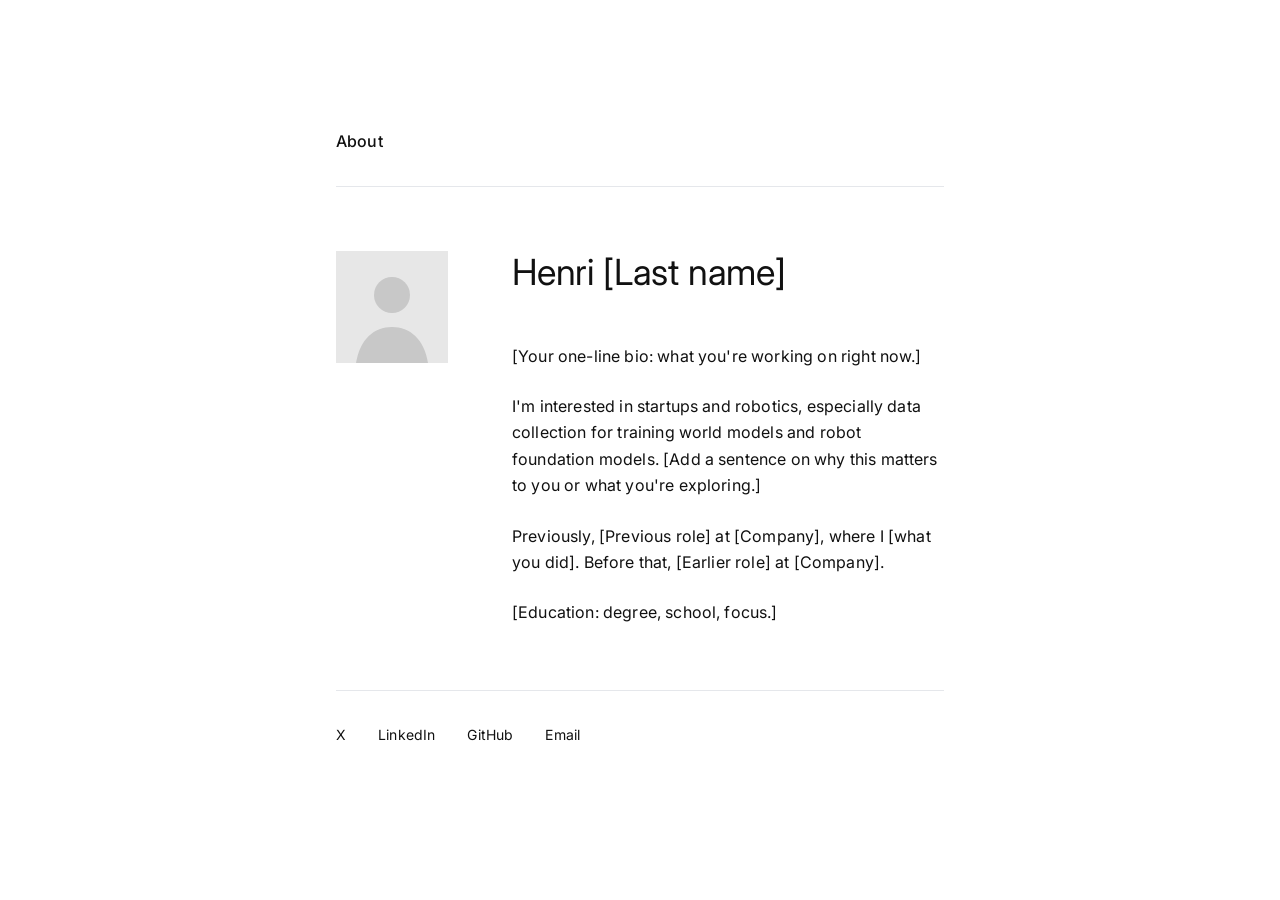
==== index.html @ 20e87ea9 "Starter personal site" ====
<!DOCTYPE html>
<html lang="en">
<head>
  <meta charset="utf-8">
  <meta name="viewport" content="width=device-width, initial-scale=1">
  <title>Henri [Last name]</title>
  <meta name="description" content="Henri [Last name]'s personal website">
  <!-- Optional web font. If offline, the site falls back to your system sans-serif. -->
  <link rel="preconnect" href="https://fonts.googleapis.com">
  <link rel="preconnect" href="https://fonts.gstatic.com" crossorigin>
  <link href="https://fonts.googleapis.com/css2?family=Inter:wght@400;500&display=swap" rel="stylesheet">
  <link rel="stylesheet" href="style.css">
</head>
<body>
  <div class="page">

    <nav class="nav">
      <a href="index.html" class="nav__link is-active">About</a>
      <!-- Add more pages later, e.g. <a href="writing.html" class="nav__link">Writing</a> -->
    </nav>

    <div class="intro">
      <div class="intro__photo">
        <!-- Replace with your own photo, e.g. src="images/photo.jpg". Square images work best. -->
        <img src="images/photo-placeholder.svg" alt="Henri [Last name]" width="112" height="112">
      </div>

      <main class="intro__body">
        <h1 class="intro__name">Henri [Last name]</h1>

        <div class="prose">
          <p>[Your one-line bio: what you're working on right now.]</p>

          <p>I'm interested in startups and robotics, especially data collection for training world models and robot foundation models. [Add a sentence on why this matters to you or what you're exploring.]</p>

          <p>Previously, [Previous role] at [Company], where I [what you did]. Before that, [Earlier role] at [Company].</p>

          <p>[Education: degree, school, focus.]</p>
        </div>
      </main>
    </div>

    <footer class="footer">
      <a href="[your-x-url]" target="_blank" rel="noopener noreferrer">X</a>
      <a href="[your-linkedin-url]" target="_blank" rel="noopener noreferrer">LinkedIn</a>
      <a href="[your-github-url]" target="_blank" rel="noopener noreferrer">GitHub</a>
      <a href="mailto:[your-email]">Email</a>
    </footer>

  </div>
</body>
</html>
---- style.css ----
/* Henri — personal site. Plain CSS, no build step. */

:root {
  --text: #111;
  --muted: #6b7280;
  --rule: #e5e7eb;
  --bg: #fff;
  --font: "Inter", ui-sans-serif, system-ui, -apple-system, "Segoe UI", Roboto, Helvetica, Arial, sans-serif;
}

*, *::before, *::after { box-sizing: border-box; }

html { -webkit-text-size-adjust: 100%; }

body {
  margin: 0;
  min-height: 100vh;
  background: var(--bg);
  color: var(--text);
  font-family: var(--font);
  font-size: 16px;
  line-height: 1.65;
  letter-spacing: 0.01em;
  -webkit-font-smoothing: antialiased;
}

a { color: inherit; text-decoration: none; }

/* Centered single column */
.page {
  max-width: 800px;
  margin: 0 auto;
  padding: 3.5rem 1.5rem;
}

/* Top nav with a hairline under it */
.nav {
  display: flex;
  gap: 2rem;
  padding-bottom: 2rem;
  margin-bottom: 3rem;
  border-bottom: 1px solid var(--rule);
}
.nav__link { color: var(--muted); font-weight: 500; transition: color .2s ease; }
.nav__link:hover, .nav__link.is-active { color: var(--text); }

/* Photo + text. Stacked on small screens, side by side from 600px. */
.intro {
  display: flex;
  flex-direction: column;
  gap: 2rem;
  margin-bottom: 3rem;
}
.intro__photo {
  flex: 0 0 auto;
  width: 96px;
  height: 96px;
  overflow: hidden;
  background: #f3f4f6;
}
.intro__photo img {
  display: block;
  width: 100%;
  height: 100%;
  object-fit: cover;
  filter: grayscale(100%);
}
.intro__body { flex: 1; min-width: 0; }

.intro__name {
  margin: 0 0 2rem;
  font-size: 1.875rem;
  font-weight: 400;
  line-height: 1.2;
  letter-spacing: -0.005em;
}

.prose { max-width: 42rem; }
.prose p { margin: 0 0 1.5rem; }
.prose p:last-child { margin-bottom: 0; }
.prose a { border-bottom: 1px solid var(--rule); transition: border-color .2s ease; }
.prose a:hover { border-color: var(--text); }

/* Footer links */
.footer {
  display: flex;
  flex-wrap: wrap;
  gap: 1rem 2rem;
  padding-top: 2rem;
  border-top: 1px solid var(--rule);
  font-size: 0.875rem;
}
.footer a { transition: color .2s ease; }
.footer a:hover { color: var(--muted); }

@media (min-width: 600px) {
  .intro { flex-direction: row; align-items: flex-start; gap: 3rem; }
}

@media (min-width: 768px) {
  .page { padding: 6rem; }
  .nav { margin-bottom: 4rem; }
  .intro { gap: 4rem; margin-bottom: 4rem; }
  .intro__photo { width: 112px; height: 112px; }
  .intro__name { font-size: 2.25rem; margin-bottom: 3rem; }
}

@media (min-width: 1024px) {
  .page { padding: 8rem 6rem; }
}
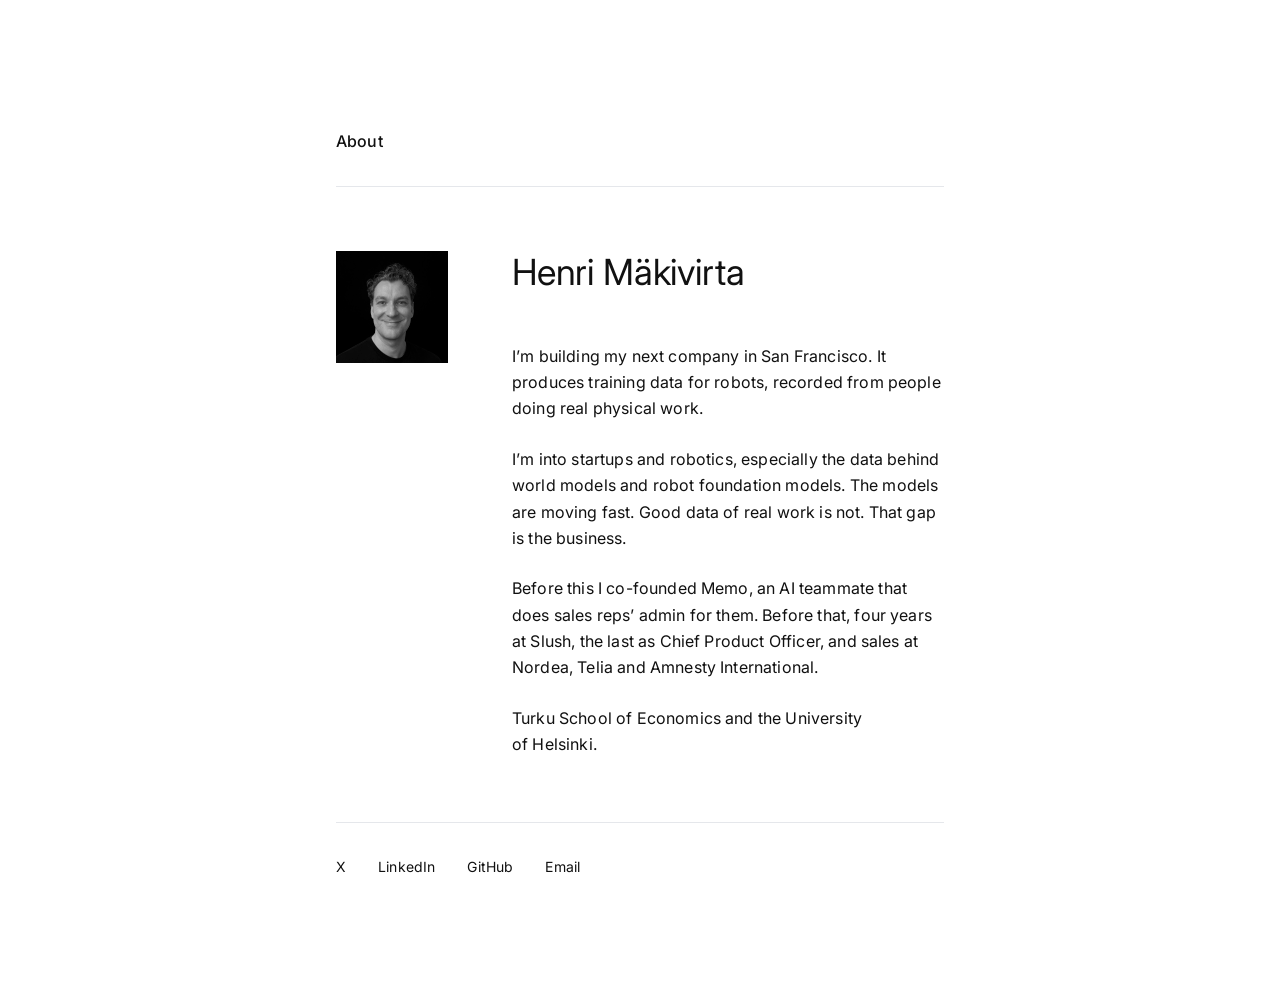
==== commit f5c86fff: "Add headshot, bio and links Fill the starter page with the real headshot, a current bio, footer link" ====
--- a/index.html
+++ b/index.html
@@ -3,9 +3,19 @@
 <head>
   <meta charset="utf-8">
   <meta name="viewport" content="width=device-width, initial-scale=1">
-  <title>Henri [Last name]</title>
-  <meta name="description" content="Henri [Last name]'s personal website">
-  <!-- Optional web font. If offline, the site falls back to your system sans-serif. -->
+  <title>Henri Mäkivirta</title>
+  <meta name="description" content="Henri Mäkivirta. Building training data for robots in San Francisco. Previously co-founder of Memo and CPO at Slush.">
+  <link rel="canonical" href="https://henrimakivirta.com/">
+  <meta property="og:type" content="profile">
+  <meta property="og:title" content="Henri Mäkivirta">
+  <meta property="og:description" content="Building training data for robots in San Francisco. Previously co-founder of Memo and CPO at Slush.">
+  <meta property="og:url" content="https://henrimakivirta.com/">
+  <meta property="og:image" content="https://henrimakivirta.com/images/photo.jpg">
+  <meta property="og:image:width" content="448">
+  <meta property="og:image:height" content="448">
+  <meta property="og:image:alt" content="Portrait of Henri Mäkivirta">
+  <meta name="twitter:card" content="summary">
+  <meta name="twitter:site" content="@hedgerati0">
   <link rel="preconnect" href="https://fonts.googleapis.com">
   <link rel="preconnect" href="https://fonts.gstatic.com" crossorigin>
   <link href="https://fonts.googleapis.com/css2?family=Inter:wght@400;500&display=swap" rel="stylesheet">
@@ -16,35 +26,33 @@
 
     <nav class="nav">
       <a href="index.html" class="nav__link is-active">About</a>
-      <!-- Add more pages later, e.g. <a href="writing.html" class="nav__link">Writing</a> -->
     </nav>
 
     <div class="intro">
       <div class="intro__photo">
-        <!-- Replace with your own photo, e.g. src="images/photo.jpg". Square images work best. -->
-        <img src="images/photo-placeholder.svg" alt="Henri [Last name]" width="112" height="112">
+        <img src="images/photo.jpg" alt="Portrait of Henri Mäkivirta" width="112" height="112">
       </div>
 
       <main class="intro__body">
-        <h1 class="intro__name">Henri [Last name]</h1>
+        <h1 class="intro__name">Henri Mäkivirta</h1>
 
         <div class="prose">
-          <p>[Your one-line bio: what you're working on right now.]</p>
+          <p>I’m building my next company in San Francisco. It produces training data for robots, recorded from people doing real physical work.</p>
 
-          <p>I'm interested in startups and robotics, especially data collection for training world models and robot foundation models. [Add a sentence on why this matters to you or what you're exploring.]</p>
+          <p>I’m into startups and robotics, especially the data behind world models and robot foundation models. The models are moving fast. Good data of real work is not. That gap is the business.</p>
 
-          <p>Previously, [Previous role] at [Company], where I [what you did]. Before that, [Earlier role] at [Company].</p>
+          <p>Before this I co-founded Memo, an AI teammate that does sales reps’ admin for them. Before that, four years at Slush, the last as Chief Product Officer, and sales at Nordea, Telia and Amnesty International.</p>
 
-          <p>[Education: degree, school, focus.]</p>
+          <p>Turku School of Economics and the University of Helsinki.</p>
         </div>
       </main>
     </div>
 
     <footer class="footer">
-      <a href="[your-x-url]" target="_blank" rel="noopener noreferrer">X</a>
-      <a href="[your-linkedin-url]" target="_blank" rel="noopener noreferrer">LinkedIn</a>
-      <a href="[your-github-url]" target="_blank" rel="noopener noreferrer">GitHub</a>
-      <a href="mailto:[your-email]">Email</a>
+      <a href="https://x.com/hedgerati0" target="_blank" rel="noopener noreferrer">X</a>
+      <a href="https://www.linkedin.com/in/henrimakivirta/" target="_blank" rel="noopener noreferrer">LinkedIn</a>
+      <a href="https://github.com/henrihjm" target="_blank" rel="noopener noreferrer">GitHub</a>
+      <a href="mailto:henri.makivirta@gmail.com">Email</a>
     </footer>
 
   </div>
--- a/style.css
+++ b/style.css
@@ -76,7 +76,7 @@
 }
 
 .prose { max-width: 42rem; }
-.prose p { margin: 0 0 1.5rem; }
+.prose p { margin: 0 0 1.5rem; text-wrap: pretty; }
 .prose p:last-child { margin-bottom: 0; }
 .prose a { border-bottom: 1px solid var(--rule); transition: border-color .2s ease; }
 .prose a:hover { border-color: var(--text); }
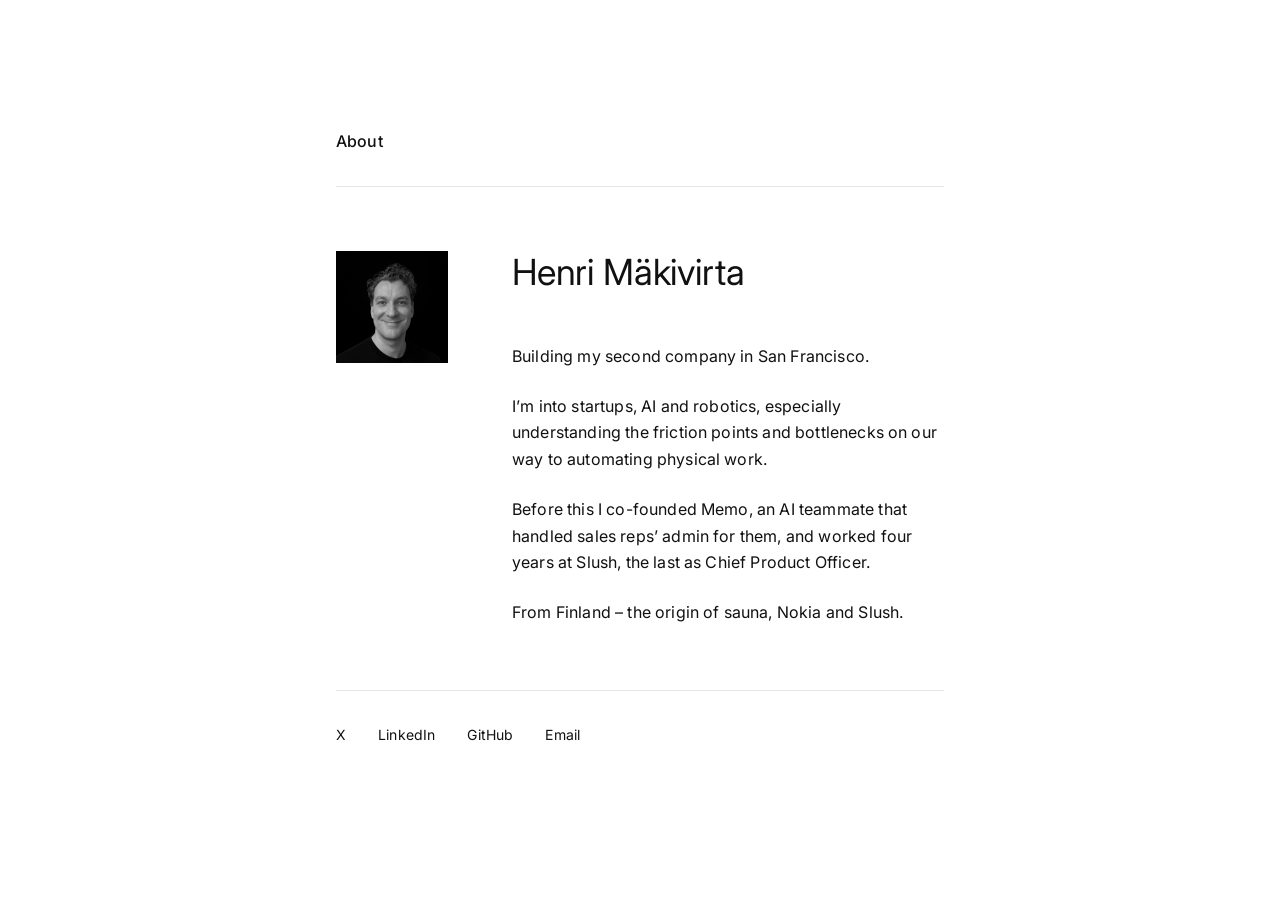
==== commit 41302c27: "Shorten the bio Co-Authored-By: Claude Fable 5.1 <noreply@anthropic.com>" ====
--- a/index.html
+++ b/index.html
@@ -4,11 +4,11 @@
   <meta charset="utf-8">
   <meta name="viewport" content="width=device-width, initial-scale=1">
   <title>Henri Mäkivirta</title>
-  <meta name="description" content="Henri Mäkivirta. Building training data for robots in San Francisco. Previously co-founder of Memo and CPO at Slush.">
+  <meta name="description" content="Henri Mäkivirta. Building my second company in San Francisco. Previously co-founder of Memo and CPO at Slush.">
   <link rel="canonical" href="https://henrimakivirta.com/">
   <meta property="og:type" content="profile">
   <meta property="og:title" content="Henri Mäkivirta">
-  <meta property="og:description" content="Building training data for robots in San Francisco. Previously co-founder of Memo and CPO at Slush.">
+  <meta property="og:description" content="Building my second company in San Francisco. Previously co-founder of Memo and CPO at Slush.">
   <meta property="og:url" content="https://henrimakivirta.com/">
   <meta property="og:image" content="https://henrimakivirta.com/images/photo.jpg">
   <meta property="og:image:width" content="448">
@@ -37,13 +37,13 @@
         <h1 class="intro__name">Henri Mäkivirta</h1>
 
         <div class="prose">
-          <p>I’m building my next company in San Francisco. It produces training data for robots, recorded from people doing real physical work.</p>
+          <p>Building my second company in San Francisco.</p>
 
-          <p>I’m into startups and robotics, especially the data behind world models and robot foundation models. The models are moving fast. Good data of real work is not. That gap is the business.</p>
+          <p>I’m into startups, AI and robotics, especially understanding the friction points and bottlenecks on our way to automating physical work.</p>
 
-          <p>Before this I co-founded Memo, an AI teammate that does sales reps’ admin for them. Before that, four years at Slush, the last as Chief Product Officer, and sales at Nordea, Telia and Amnesty International.</p>
+          <p>Before this I co-founded Memo, an AI teammate that handled sales reps’ admin for them, and worked four years at Slush, the last as Chief Product Officer.</p>
 
-          <p>Turku School of Economics and the University of Helsinki.</p>
+          <p>From Finland – the origin of sauna, Nokia and Slush.</p>
         </div>
       </main>
     </div>
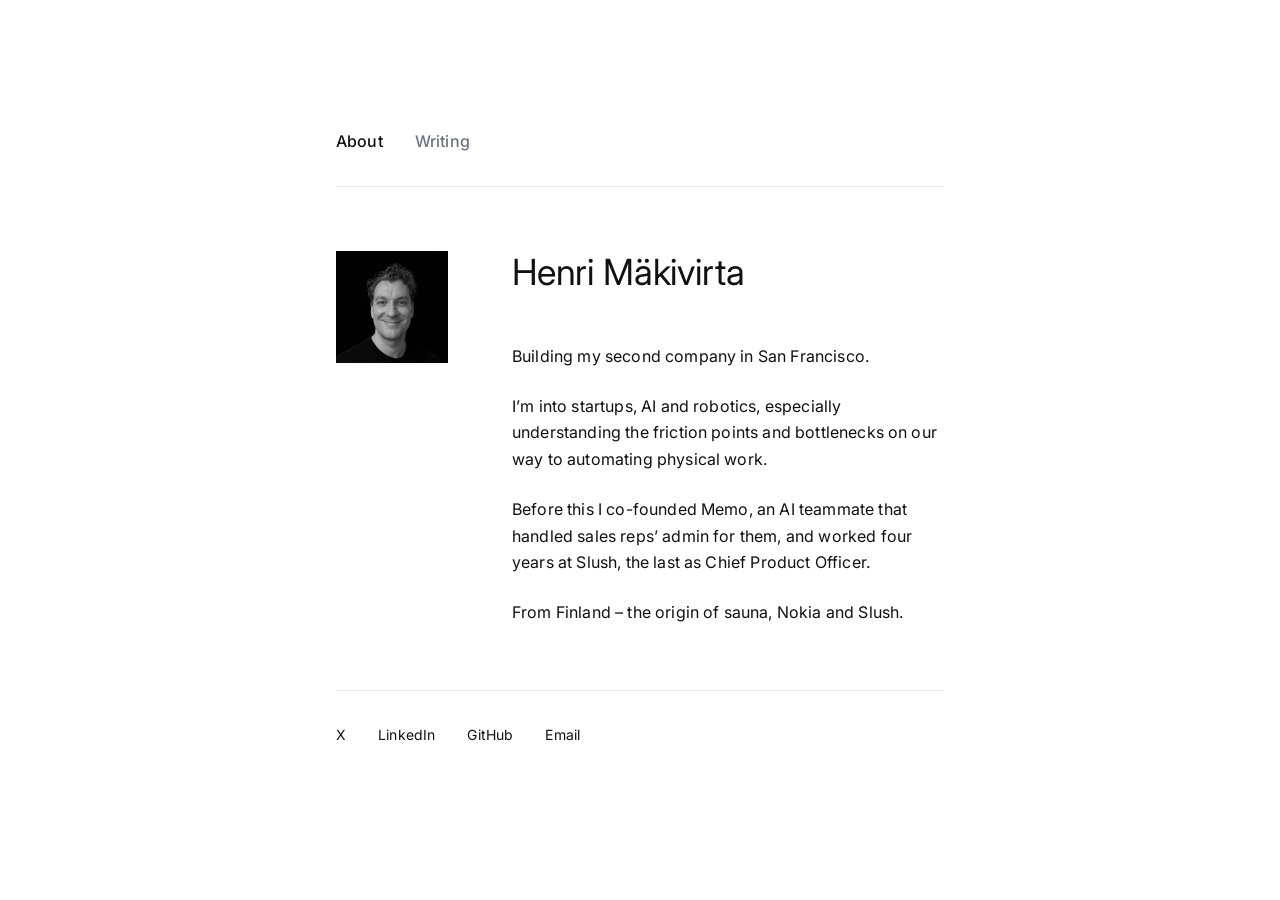
==== commit aea50b23: "Add Writing page Empty list for posts, linked from the nav on both pages.  Co-Authored-By: Claude Fa" ====
--- a/index.html
+++ b/index.html
@@ -26,6 +26,7 @@
 
     <nav class="nav">
       <a href="index.html" class="nav__link is-active">About</a>
+      <a href="writing.html" class="nav__link">Writing</a>
     </nav>
 
     <div class="intro">
--- a/style.css
+++ b/style.css
@@ -81,6 +81,31 @@
 .prose a { border-bottom: 1px solid var(--rule); transition: border-color .2s ease; }
 .prose a:hover { border-color: var(--text); }
 
+/* Inner pages: a title, then a list */
+.section { margin-bottom: 3rem; }
+.section__title {
+  margin: 0 0 2rem;
+  font-size: 1.875rem;
+  font-weight: 400;
+  line-height: 1.2;
+  letter-spacing: -0.005em;
+}
+
+.posts {
+  list-style: none;
+  margin: 0;
+  padding: 0;
+  max-width: 42rem;
+  display: flex;
+  flex-direction: column;
+  gap: 1rem;
+}
+.posts__item { display: flex; flex-direction: column; gap: 0.125rem; align-items: flex-start; }
+.posts__item a { border-bottom: 1px solid var(--rule); transition: border-color .2s ease; }
+.posts__item a:hover { border-color: var(--text); }
+.posts__item time { color: var(--muted); font-size: 0.875rem; font-variant-numeric: tabular-nums; }
+.posts__empty { color: var(--muted); }
+
 /* Footer links */
 .footer {
   display: flex;
@@ -103,6 +128,8 @@
   .intro { gap: 4rem; margin-bottom: 4rem; }
   .intro__photo { width: 112px; height: 112px; }
   .intro__name { font-size: 2.25rem; margin-bottom: 3rem; }
+  .section { margin-bottom: 4rem; }
+  .section__title { font-size: 2.25rem; margin-bottom: 3rem; }
 }
 
 @media (min-width: 1024px) {
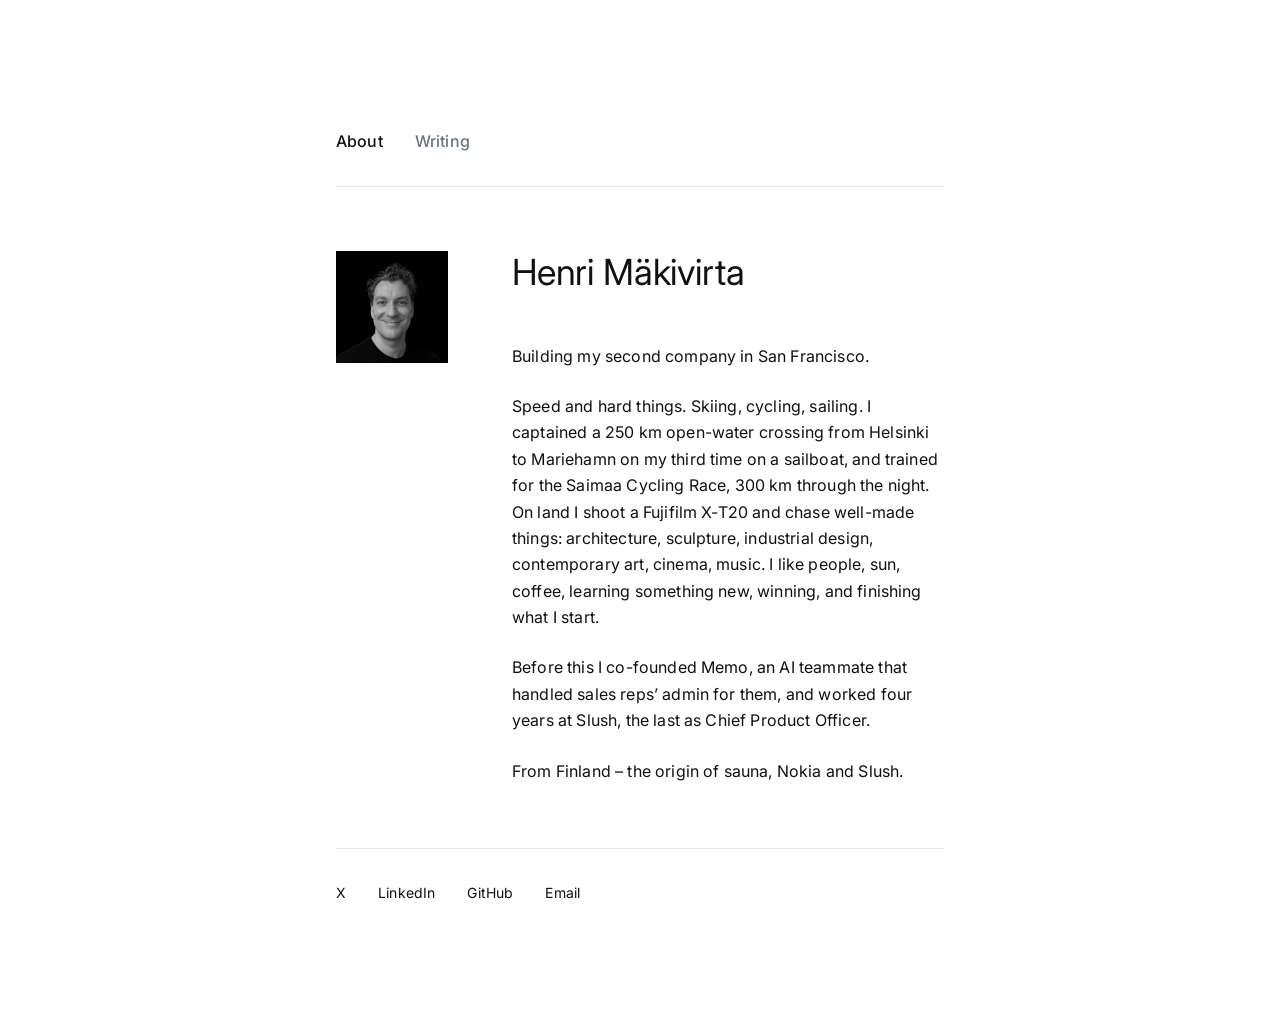
==== commit 7e4220f1: "Rewrite the interests paragraph Co-Authored-By: Claude Fable 5.1 <noreply@anthropic.com>" ====
--- a/index.html
+++ b/index.html
@@ -40,7 +40,7 @@
         <div class="prose">
           <p>Building my second company in San Francisco.</p>
 
-          <p>I’m into startups, AI and robotics, especially understanding the friction points and bottlenecks on our way to automating physical work.</p>
+          <p>Speed and hard things. Skiing, cycling, sailing. I captained a 250 km open-water crossing from Helsinki to Mariehamn on my third time on a sailboat, and trained for the Saimaa Cycling Race, 300 km through the night. On land I shoot a Fujifilm X-T20 and chase well-made things: architecture, sculpture, industrial design, contemporary art, cinema, music. I like people, sun, coffee, learning something new, winning, and finishing what I start.</p>
 
           <p>Before this I co-founded Memo, an AI teammate that handled sales reps’ admin for them, and worked four years at Slush, the last as Chief Product Officer.</p>
 
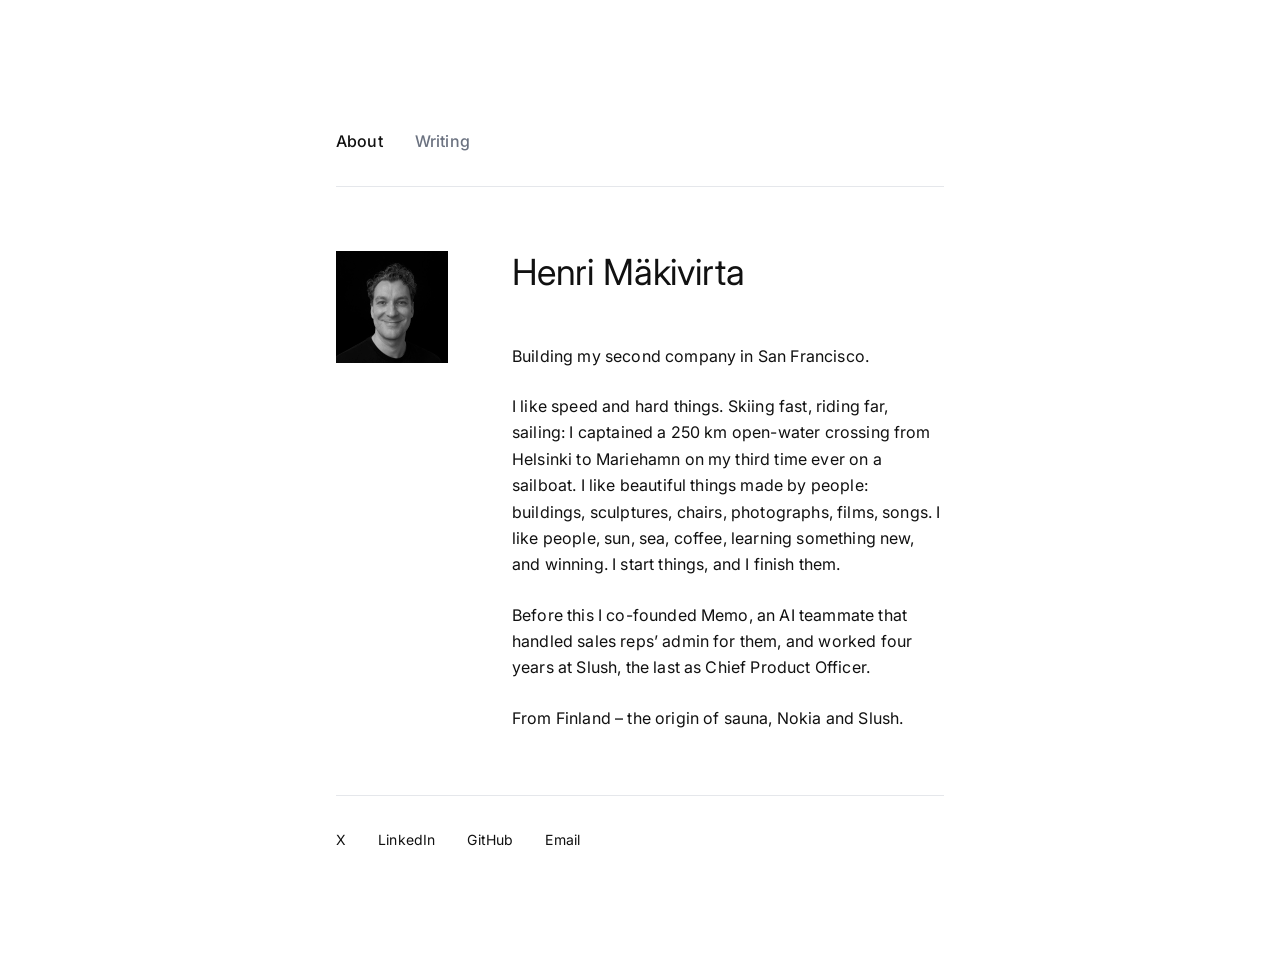
==== commit 00969038: "Rewrite the interests paragraph again Co-Authored-By: Claude Fable 5.1 <noreply@anthropic.com>" ====
--- a/index.html
+++ b/index.html
@@ -40,7 +40,7 @@
         <div class="prose">
           <p>Building my second company in San Francisco.</p>
 
-          <p>Speed and hard things. Skiing, cycling, sailing. I captained a 250 km open-water crossing from Helsinki to Mariehamn on my third time on a sailboat, and trained for the Saimaa Cycling Race, 300 km through the night. On land I shoot a Fujifilm X-T20 and chase well-made things: architecture, sculpture, industrial design, contemporary art, cinema, music. I like people, sun, coffee, learning something new, winning, and finishing what I start.</p>
+          <p>I like speed and hard things. Skiing fast, riding far, sailing: I captained a 250 km open-water crossing from Helsinki to Mariehamn on my third time ever on a sailboat. I like beautiful things made by people: buildings, sculptures, chairs, photographs, films, songs. I like people, sun, sea, coffee, learning something new, and winning. I start things, and I finish them.</p>
 
           <p>Before this I co-founded Memo, an AI teammate that handled sales reps’ admin for them, and worked four years at Slush, the last as Chief Product Officer.</p>
 
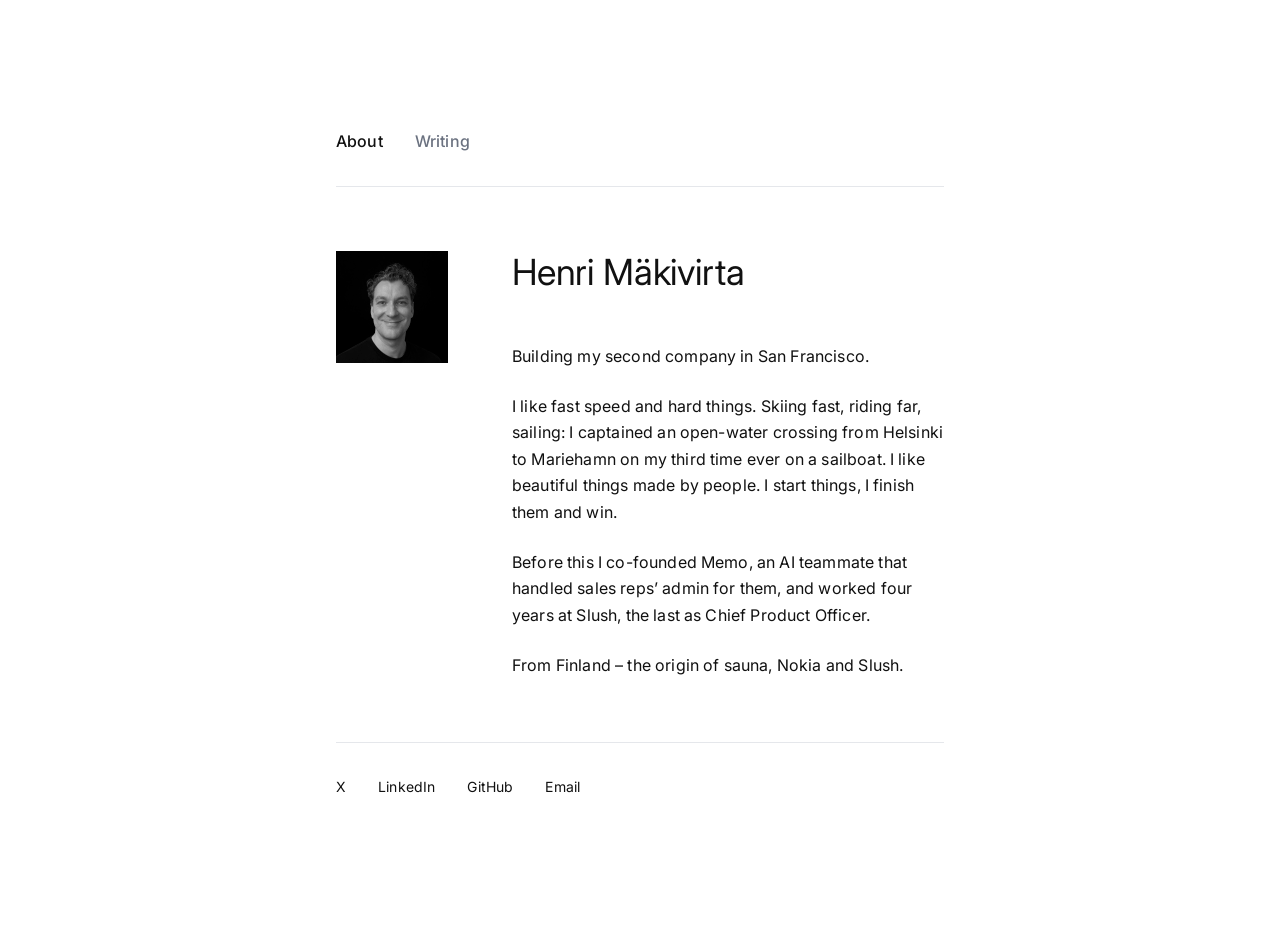
==== commit 2d7fe283: "Use Henri's wording for the interests paragraph Co-Authored-By: Claude Fable 5.1 <noreply@anthropic." ====
--- a/index.html
+++ b/index.html
@@ -40,7 +40,7 @@
         <div class="prose">
           <p>Building my second company in San Francisco.</p>
 
-          <p>I like speed and hard things. Skiing fast, riding far, sailing: I captained a 250 km open-water crossing from Helsinki to Mariehamn on my third time ever on a sailboat. I like beautiful things made by people: buildings, sculptures, chairs, photographs, films, songs. I like people, sun, sea, coffee, learning something new, and winning. I start things, and I finish them.</p>
+          <p>I like fast speed and hard things. Skiing fast, riding far, sailing: I captained an open-water crossing from Helsinki to Mariehamn on my third time ever on a sailboat. I like beautiful things made by people. I start things, I finish them and win.</p>
 
           <p>Before this I co-founded Memo, an AI teammate that handled sales reps’ admin for them, and worked four years at Slush, the last as Chief Product Officer.</p>
 
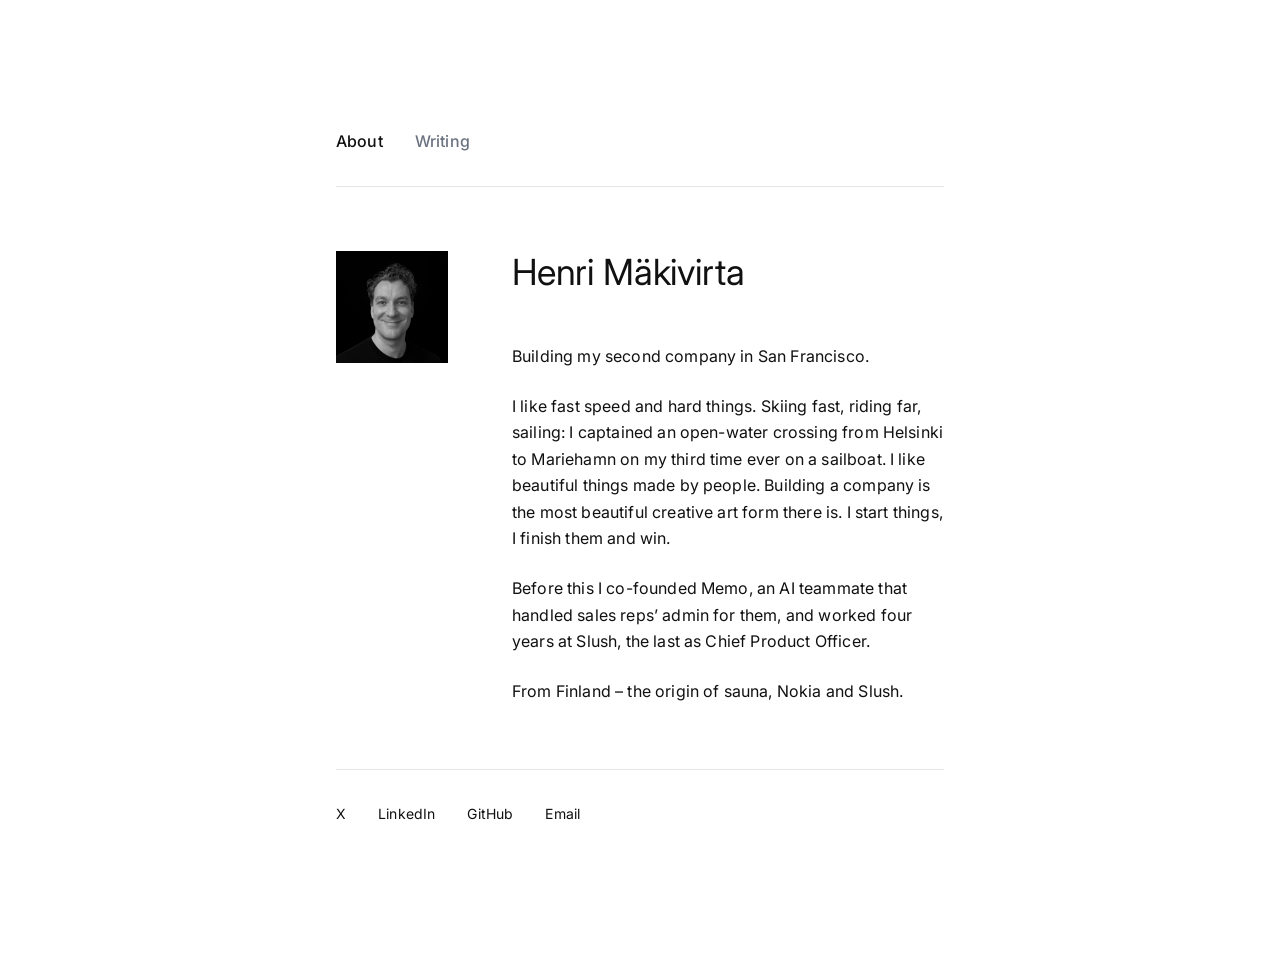
==== commit 0b59eecc: "Add a line on company building Co-Authored-By: Claude Fable 5.1 <noreply@anthropic.com>" ====
--- a/index.html
+++ b/index.html
@@ -40,7 +40,7 @@
         <div class="prose">
           <p>Building my second company in San Francisco.</p>
 
-          <p>I like fast speed and hard things. Skiing fast, riding far, sailing: I captained an open-water crossing from Helsinki to Mariehamn on my third time ever on a sailboat. I like beautiful things made by people. I start things, I finish them and win.</p>
+          <p>I like fast speed and hard things. Skiing fast, riding far, sailing: I captained an open-water crossing from Helsinki to Mariehamn on my third time ever on a sailboat. I like beautiful things made by people. Building a company is the most beautiful creative art form there is. I start things, I finish them and win.</p>
 
           <p>Before this I co-founded Memo, an AI teammate that handled sales reps’ admin for them, and worked four years at Slush, the last as Chief Product Officer.</p>
 
